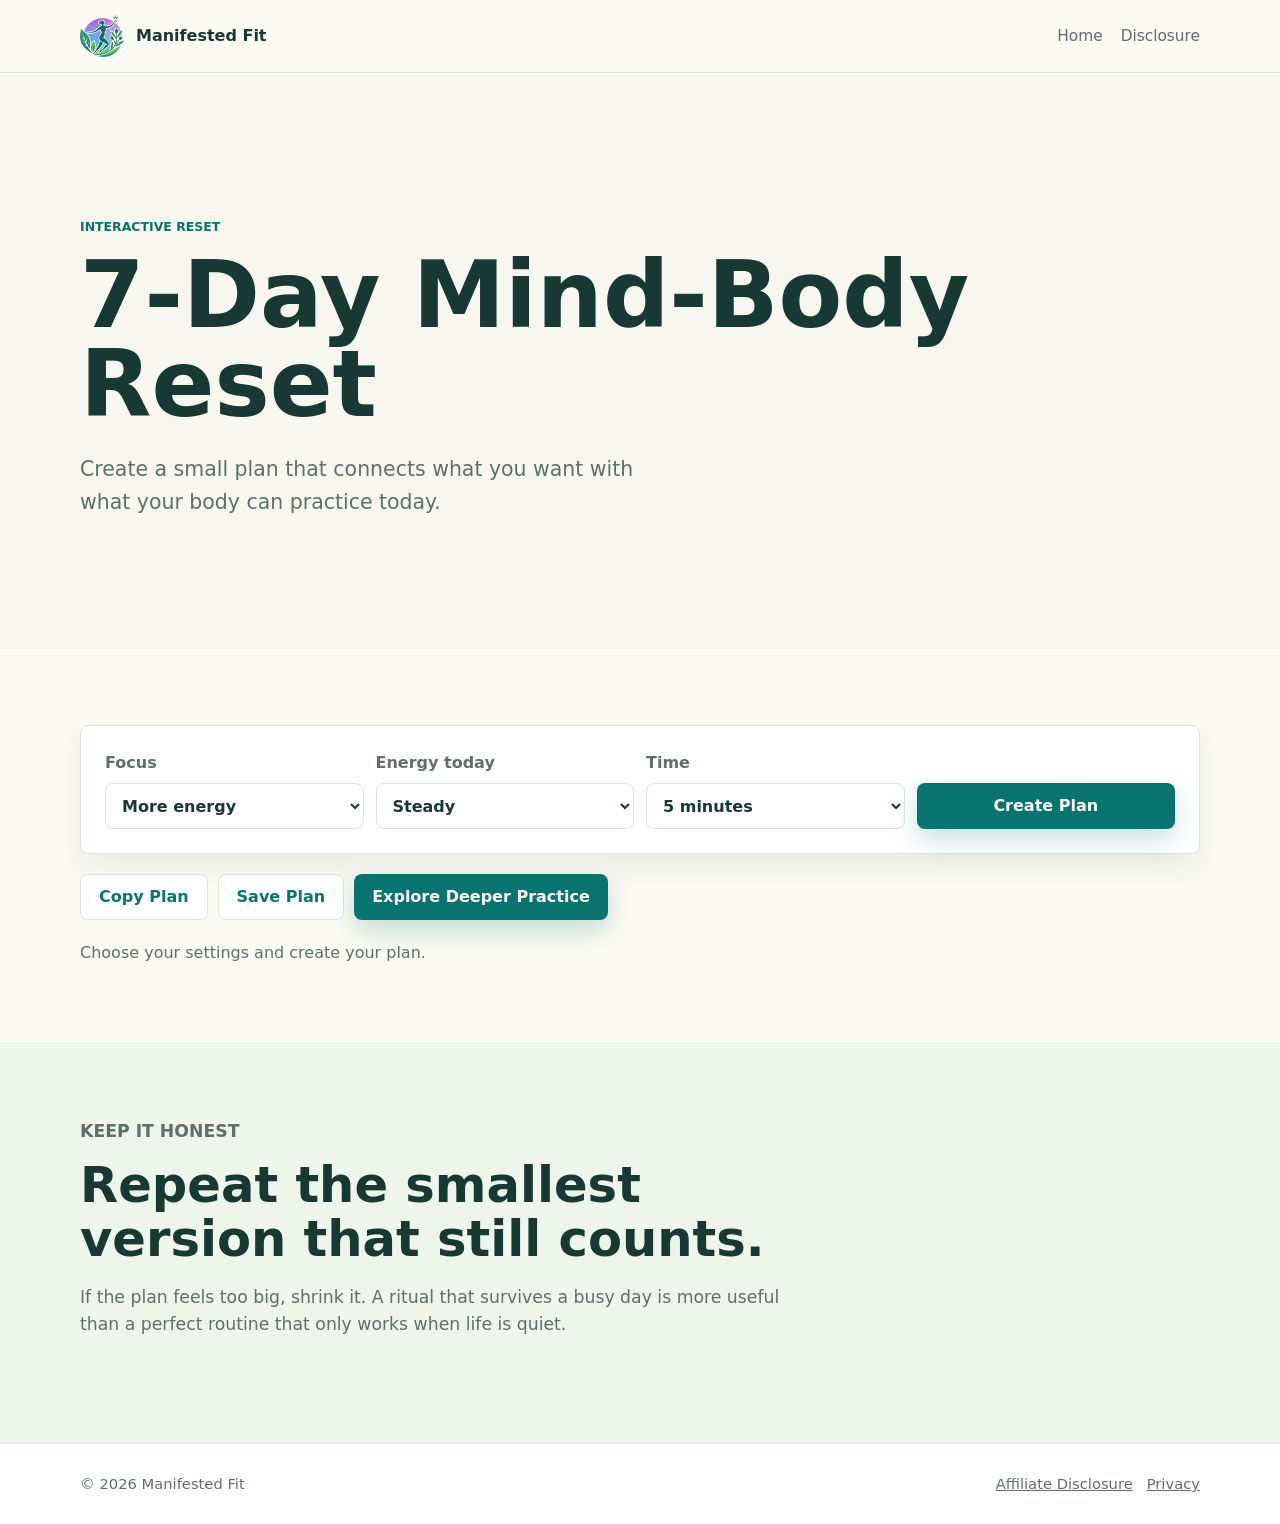
==== 03_Website/public/lead-magnet/index.html @ 702c801f "Initial Manifested Fit funnel scaffold" ====
<!doctype html>
<html lang="en">
  <head>
    <meta charset="utf-8">
    <meta name="viewport" content="width=device-width, initial-scale=1">
    <title>7-Day Mind-Body Reset | Manifested Fit</title>
    <meta name="description" content="Create a 7-day Manifested Fit reset plan based on your focus, energy, and available time.">
    <link rel="stylesheet" href="../assets/css/styles.css">
    <link rel="icon" href="../assets/images/manifested-fit-logo.png">
  </head>
  <body>
    <header class="site-header">
      <div class="site-header__inner">
        <a class="brand" href="../">
          <img src="../assets/images/manifested-fit-logo.png" alt="Manifested Fit logo">
          <span>Manifested Fit</span>
        </a>
        <nav class="nav" aria-label="Main navigation">
          <a href="../">Home</a>
          <a href="../legal/affiliate-disclosure.html">Disclosure</a>
        </nav>
      </div>
    </header>

    <main>
      <section class="page-header">
        <div class="section">
          <p class="eyebrow">Interactive reset</p>
          <h1>7-Day Mind-Body Reset</h1>
          <p class="hero__copy">Create a small plan that connects what you want with what your body can practice today.</p>
        </div>
      </section>

      <section class="section">
        <div class="planner">
          <form data-plan-form>
            <label>
              Focus
              <select name="focus">
                <option value="energy">More energy</option>
                <option value="confidence">Body confidence</option>
                <option value="calm">Less stress</option>
                <option value="consistency">Consistency</option>
              </select>
            </label>
            <label>
              Energy today
              <select name="energy">
                <option value="steady">Steady</option>
                <option value="low">Low</option>
                <option value="high">High</option>
              </select>
            </label>
            <label>
              Time
              <select name="time">
                <option value="5">5 minutes</option>
                <option value="10">10 minutes</option>
                <option value="20">20 minutes</option>
              </select>
            </label>
            <button type="submit">Create Plan</button>
          </form>
        </div>

        <div class="plan-actions">
          <button class="button--secondary" type="button" data-copy-plan>Copy Plan</button>
          <button class="button--secondary" type="button" data-save-plan>Save Plan</button>
          <a class="button" data-affiliate-link href="https://www.mindvalley.com/affiliates">Explore Deeper Practice</a>
        </div>

        <div class="plan-result" data-plan-result data-has-plan="false">
          Choose your settings and create your plan.
        </div>
      </section>

      <section class="section section--tint">
        <div class="section__intro">
          <p class="eyebrow">Keep it honest</p>
          <h2>Repeat the smallest version that still counts.</h2>
          <p>If the plan feels too big, shrink it. A ritual that survives a busy day is more useful than a perfect routine that only works when life is quiet.</p>
        </div>
      </section>
    </main>

    <footer class="site-footer">
      <div class="footer__inner">
        <span>&copy; 2026 Manifested Fit</span>
        <div class="footer__links">
          <a href="../legal/affiliate-disclosure.html">Affiliate Disclosure</a>
          <a href="../legal/privacy.html">Privacy</a>
        </div>
      </div>
    </footer>

    <script src="../assets/js/config.js"></script>
    <script src="../assets/js/site.js"></script>
    <script src="../assets/js/lead-magnet.js"></script>
  </body>
</html>
---- 03_Website/public/assets/css/styles.css ----
:root {
  --cream: #fbfaf4;
  --paper: #ffffff;
  --ink: #183833;
  --muted: #5d706b;
  --teal: #08736f;
  --green: #4d9a57;
  --leaf: #d8ead1;
  --plum: #8060bb;
  --rose: #c97882;
  --line: #dbe5dd;
  --shadow: 0 18px 50px rgba(24, 56, 51, 0.12);
}

* {
  box-sizing: border-box;
}

html {
  scroll-behavior: smooth;
}

body {
  margin: 0;
  font-family: Inter, ui-sans-serif, system-ui, -apple-system, BlinkMacSystemFont, "Segoe UI", sans-serif;
  color: var(--ink);
  background: var(--cream);
  line-height: 1.6;
}

img {
  display: block;
  max-width: 100%;
}

a {
  color: inherit;
}

.site-header {
  position: sticky;
  top: 0;
  z-index: 10;
  background: rgba(251, 250, 244, 0.92);
  border-bottom: 1px solid var(--line);
  backdrop-filter: blur(16px);
}

.site-header__inner,
.section,
.hero__inner,
.footer__inner {
  width: min(1120px, calc(100% - 32px));
  margin: 0 auto;
}

.site-header__inner {
  min-height: 72px;
  display: flex;
  align-items: center;
  justify-content: space-between;
  gap: 24px;
}

.brand {
  display: inline-flex;
  align-items: center;
  gap: 12px;
  text-decoration: none;
  font-weight: 800;
}

.brand img {
  width: 44px;
  height: 44px;
  object-fit: contain;
}

.nav {
  display: flex;
  align-items: center;
  gap: 18px;
  color: var(--muted);
  font-size: 0.96rem;
}

.nav a {
  text-decoration: none;
}

.nav a:hover {
  color: var(--teal);
}

.button,
button {
  min-height: 46px;
  display: inline-flex;
  align-items: center;
  justify-content: center;
  gap: 8px;
  border: 0;
  border-radius: 8px;
  padding: 0 18px;
  color: #ffffff;
  background: var(--teal);
  font: inherit;
  font-weight: 800;
  text-decoration: none;
  cursor: pointer;
  box-shadow: 0 10px 26px rgba(8, 115, 111, 0.22);
}

.button:hover,
button:hover {
  background: #065d59;
}

.button:disabled,
button:disabled {
  opacity: 0.7;
  cursor: progress;
}

.button--secondary {
  color: var(--teal);
  background: var(--paper);
  border: 1px solid var(--line);
  box-shadow: none;
}

.button--secondary:hover {
  color: var(--paper);
}

.hero {
  position: relative;
  overflow: hidden;
  min-height: min(760px, calc(100vh - 72px));
  display: flex;
  align-items: center;
  background: #f7f7ef;
}

.hero::before {
  content: "";
  position: absolute;
  inset: 0;
  background-image: url("../images/manifested-fit-logo.png");
  background-repeat: no-repeat;
  background-position: center right -42px;
  background-size: min(680px, 68vw);
  opacity: 0.34;
}

.hero__inner {
  position: relative;
  padding: 72px 0 84px;
}

.hero__content {
  max-width: 640px;
}

.eyebrow {
  margin: 0 0 14px;
  color: var(--teal);
  font-weight: 800;
  text-transform: uppercase;
  font-size: 0.78rem;
}

h1,
h2,
h3,
p {
  overflow-wrap: anywhere;
}

h1 {
  margin: 0;
  font-size: clamp(3rem, 8vw, 5.8rem);
  line-height: 0.96;
  letter-spacing: 0;
}

h2 {
  margin: 0 0 16px;
  font-size: clamp(2rem, 4vw, 3.1rem);
  line-height: 1.08;
  letter-spacing: 0;
}

h3 {
  margin: 0 0 10px;
  font-size: 1.12rem;
  line-height: 1.25;
  letter-spacing: 0;
}

.hero__copy {
  max-width: 560px;
  margin: 24px 0;
  color: var(--muted);
  font-size: clamp(1.08rem, 2vw, 1.28rem);
}

.lead-form {
  display: grid;
  grid-template-columns: minmax(0, 1fr) minmax(0, 1fr) auto;
  gap: 10px;
  max-width: 820px;
  padding: 10px;
  background: rgba(255, 255, 255, 0.82);
  border: 1px solid var(--line);
  border-radius: 8px;
  box-shadow: var(--shadow);
}

.lead-form label {
  display: grid;
  gap: 5px;
  color: var(--muted);
  font-size: 0.82rem;
  font-weight: 700;
}

.lead-form input,
.planner select {
  width: 100%;
  min-height: 46px;
  border: 1px solid var(--line);
  border-radius: 8px;
  padding: 0 12px;
  color: var(--ink);
  background: var(--paper);
  font: inherit;
}

.lead-form [data-form-message] {
  grid-column: 1 / -1;
  min-height: 22px;
  margin: 0;
  color: var(--muted);
  font-size: 0.9rem;
}

.lead-form [data-state="error"] {
  color: #9a2f38;
}

.trust-line {
  max-width: 620px;
  margin: 14px 0 0;
  color: var(--muted);
  font-size: 0.92rem;
}

.section {
  padding: 76px 0;
}

.section--tint {
  width: 100%;
  max-width: none;
  padding: 76px max(16px, calc((100% - 1120px) / 2));
  background: #eef5eb;
}

.section__intro {
  max-width: 740px;
  margin-bottom: 28px;
}

.section__intro p {
  color: var(--muted);
  font-size: 1.08rem;
}

.grid {
  display: grid;
  grid-template-columns: repeat(3, minmax(0, 1fr));
  gap: 18px;
}

.feature-card,
.day-plan,
.planner,
.cta-band {
  border: 1px solid var(--line);
  border-radius: 8px;
  background: var(--paper);
  box-shadow: 0 12px 32px rgba(24, 56, 51, 0.08);
}

.feature-card {
  padding: 22px;
}

.feature-card__mark {
  width: 38px;
  height: 38px;
  display: grid;
  place-items: center;
  margin-bottom: 16px;
  border-radius: 50%;
  color: var(--paper);
  background: var(--green);
  font-weight: 900;
}

.split {
  display: grid;
  grid-template-columns: minmax(0, 1fr) minmax(320px, 0.78fr);
  gap: 28px;
  align-items: start;
}

.ritual-list {
  display: grid;
  gap: 12px;
  margin: 0;
  padding: 0;
  list-style: none;
}

.ritual-list li {
  padding: 14px 16px;
  border-left: 5px solid var(--green);
  background: var(--paper);
}

.mini-panel {
  padding: 26px;
  border-radius: 8px;
  color: var(--paper);
  background: var(--ink);
}

.mini-panel p {
  margin-bottom: 0;
  color: #d7e5df;
}

.cta-band {
  display: grid;
  grid-template-columns: minmax(0, 1fr) auto;
  gap: 18px;
  align-items: center;
  padding: 28px;
  background: #ffffff;
}

.cta-band p {
  margin: 0;
  color: var(--muted);
}

.site-footer {
  border-top: 1px solid var(--line);
  background: var(--paper);
}

.footer__inner {
  display: flex;
  flex-wrap: wrap;
  justify-content: space-between;
  gap: 16px;
  padding: 28px 0;
  color: var(--muted);
  font-size: 0.92rem;
}

.footer__links {
  display: flex;
  flex-wrap: wrap;
  gap: 14px;
}

.page-header {
  padding: 68px 0 30px;
  background: #f7f7ef;
}

.planner {
  padding: 24px;
}

.planner form {
  display: grid;
  grid-template-columns: repeat(4, minmax(0, 1fr));
  gap: 12px;
  align-items: end;
}

.planner label {
  display: grid;
  gap: 8px;
  color: var(--muted);
  font-weight: 800;
}

.plan-actions {
  display: flex;
  flex-wrap: wrap;
  gap: 10px;
  margin: 20px 0;
}

.plan-result {
  display: grid;
  grid-template-columns: repeat(2, minmax(0, 1fr));
  gap: 14px;
}

.plan-result[data-has-plan="false"] {
  display: block;
  color: var(--muted);
}

.day-plan {
  padding: 20px;
}

.day-plan__label {
  margin: 0 0 8px;
  color: var(--plum);
  font-weight: 900;
}

.legal-copy {
  max-width: 820px;
}

.legal-copy p,
.legal-copy li {
  color: var(--muted);
}

.hidden-field {
  position: absolute;
  left: -10000px;
  width: 1px;
  height: 1px;
  overflow: hidden;
}

@media (max-width: 860px) {
  .site-header__inner {
    min-height: auto;
    padding: 12px 0;
    align-items: flex-start;
  }

  .nav {
    justify-content: flex-end;
    flex-wrap: wrap;
    gap: 10px 14px;
  }

  .hero {
    min-height: auto;
  }

  .hero::before {
    background-position: bottom right -80px;
    background-size: 460px;
    opacity: 0.36;
  }

  .lead-form,
  .grid,
  .split,
  .cta-band,
  .planner form,
  .plan-result {
    grid-template-columns: 1fr;
  }
}

@media (max-width: 560px) {
  .site-header__inner {
    display: grid;
  }

  .brand img {
    width: 38px;
    height: 38px;
  }

  .nav {
    justify-content: flex-start;
  }

  .hero__inner,
  .section,
  .page-header {
    padding-top: 48px;
    padding-bottom: 54px;
  }

  .lead-form,
  .planner,
  .cta-band {
    padding: 14px;
  }

  .button,
  button {
    width: 100%;
  }
}
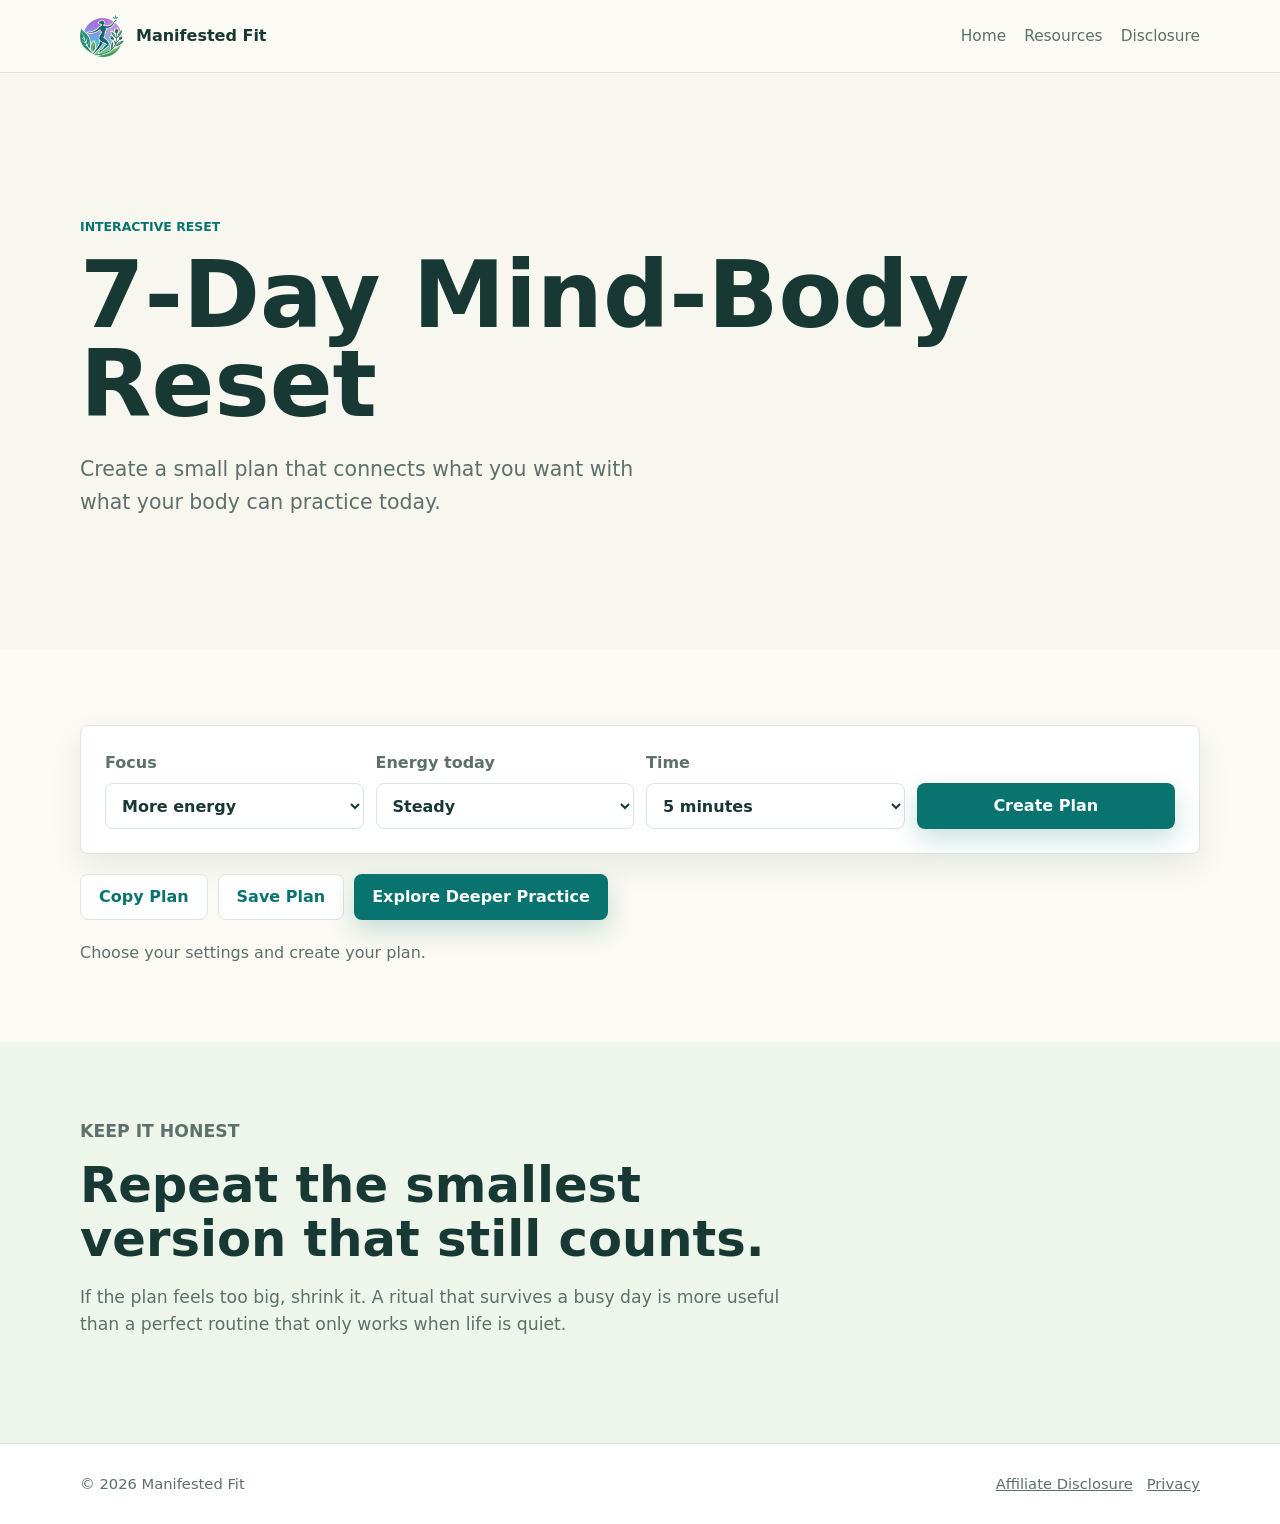
==== commit eaa2ee12: "Add affiliate resources hub" ====
--- a/03_Website/public/lead-magnet/index.html
+++ b/03_Website/public/lead-magnet/index.html
@@ -17,6 +17,7 @@
         </a>
         <nav class="nav" aria-label="Main navigation">
           <a href="../">Home</a>
+          <a href="../resources/">Resources</a>
           <a href="../legal/affiliate-disclosure.html">Disclosure</a>
         </nav>
       </div>
@@ -66,7 +67,7 @@
         <div class="plan-actions">
           <button class="button--secondary" type="button" data-copy-plan>Copy Plan</button>
           <button class="button--secondary" type="button" data-save-plan>Save Plan</button>
-          <a class="button" data-affiliate-link href="https://www.mindvalley.com/affiliates">Explore Deeper Practice</a>
+          <a class="button" href="../resources/">Explore Deeper Practice</a>
         </div>
 
         <div class="plan-result" data-plan-result data-has-plan="false">
@@ -94,8 +95,8 @@
     </footer>
 
     <script src="../assets/js/config.js"></script>
+    <script src="../assets/js/affiliate-offers.js"></script>
     <script src="../assets/js/site.js"></script>
     <script src="../assets/js/lead-magnet.js"></script>
   </body>
 </html>
-
--- a/03_Website/public/assets/css/styles.css
+++ b/03_Website/public/assets/css/styles.css
@@ -284,6 +284,7 @@
 }
 
 .feature-card,
+.offer-card,
 .day-plan,
 .planner,
 .cta-band {
@@ -297,6 +298,70 @@
   padding: 22px;
 }
 
+.offer-list {
+  display: grid;
+  grid-template-columns: repeat(2, minmax(0, 1fr));
+  gap: 18px;
+}
+
+.offer-card {
+  display: grid;
+  gap: 12px;
+  align-content: start;
+  padding: 22px;
+}
+
+.offer-card p {
+  margin: 0;
+  color: var(--muted);
+}
+
+.offer-card__category {
+  color: var(--teal);
+  font-size: 0.78rem;
+  font-weight: 900;
+  text-transform: uppercase;
+}
+
+.offer-card__heading {
+  display: flex;
+  align-items: flex-start;
+  justify-content: space-between;
+  gap: 12px;
+}
+
+.offer-card__heading h3 {
+  margin: 0;
+}
+
+.offer-card__note {
+  font-size: 0.92rem;
+}
+
+.status-pill {
+  flex: 0 0 auto;
+  border: 1px solid var(--line);
+  border-radius: 999px;
+  padding: 4px 9px;
+  color: var(--muted);
+  background: var(--cream);
+  font-size: 0.76rem;
+  font-weight: 900;
+}
+
+.status-pill[data-status="active"] {
+  color: var(--teal);
+  background: var(--leaf);
+}
+
+.button--disabled,
+.button--disabled:hover {
+  color: var(--muted);
+  background: var(--line);
+  box-shadow: none;
+  cursor: not-allowed;
+}
+
 .feature-card__mark {
   width: 38px;
   height: 38px;
@@ -470,6 +535,7 @@
 
   .lead-form,
   .grid,
+  .offer-list,
   .split,
   .cta-band,
   .planner form,
